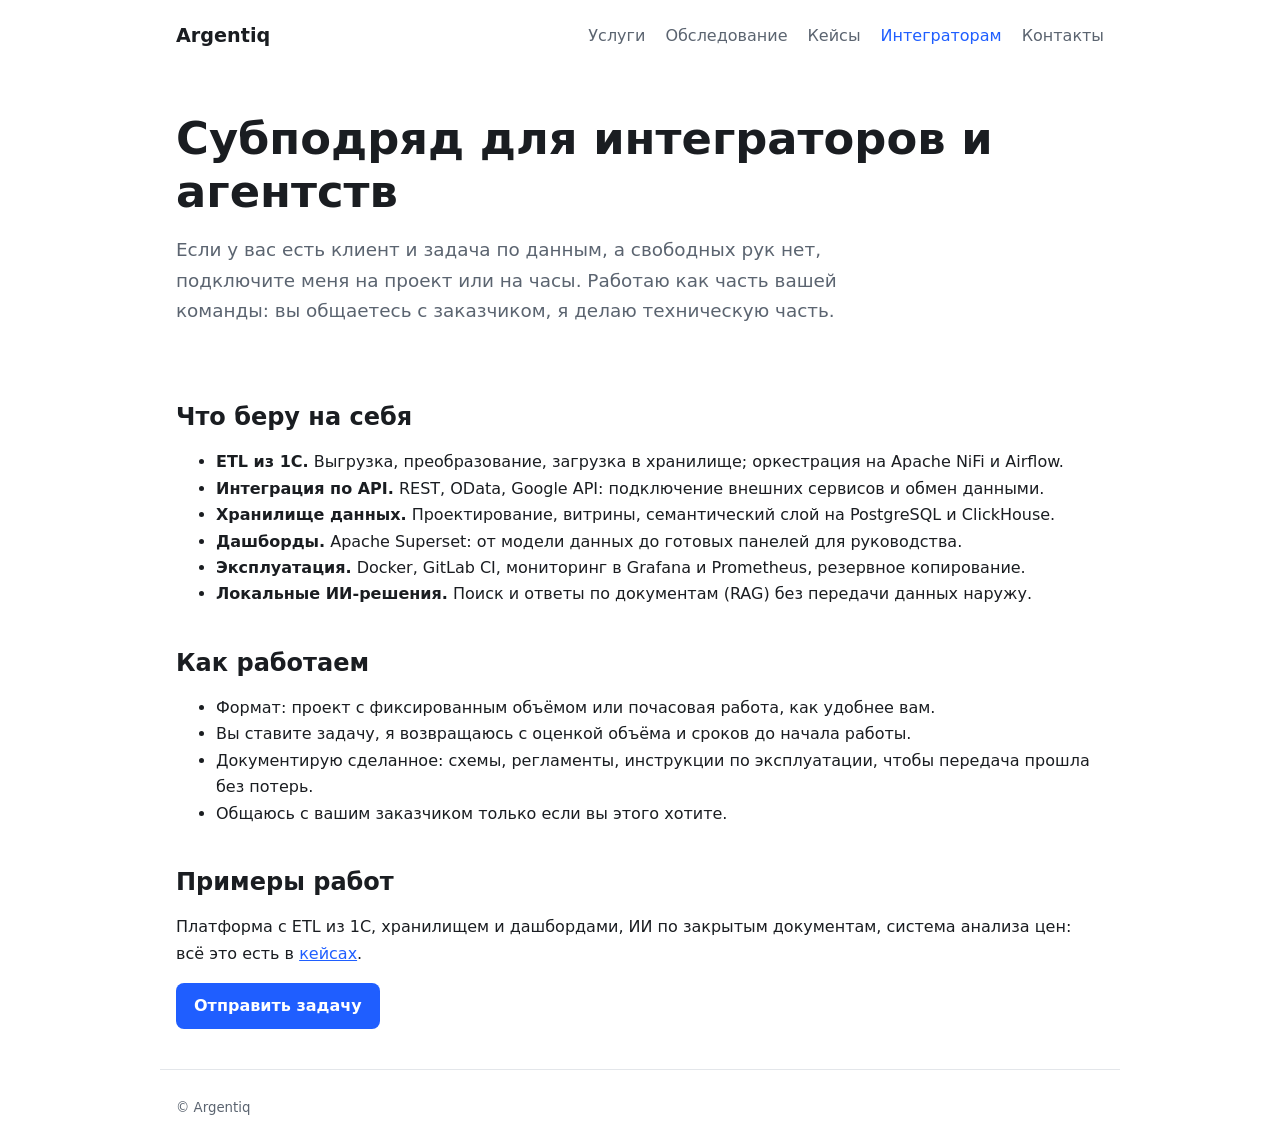
==== integratoram/index.html @ b0571548 "Контент сайта: услуги, обследование, кейсы, для интеграторов, SEO Страницы /uslugi/, /obsledovanie/," ====
<!doctype html>
<html lang="ru">
<head>
  <meta charset="utf-8">
  <meta name="viewport" content="width=device-width, initial-scale=1">
  <title>Субподряд для интеграторов: ETL из 1С, API, хранилище данных</title>
  <meta name="description" content="Исполнитель на субподряд для интеграторов и агентств: ETL из 1С, интеграция по API и OData, хранилище данных, дашборды Superset, локальные ИИ-решения.">
  <link rel="canonical" href="https://argentiq.ru/integratoram/">
  <meta property="og:type" content="website">
  <meta property="og:locale" content="ru_RU">
  <meta property="og:title" content="Субподряд для интеграторов: ETL из 1С, API, хранилище данных">
  <meta property="og:url" content="https://argentiq.ru/integratoram/">
  <link rel="stylesheet" href="/style.css">
</head>
<body>
  <header class="wrap">
    <a class="logo" href="/">Argentiq</a>
    <nav>
      <a href="/uslugi/">Услуги</a>
      <a href="/obsledovanie/">Обследование</a>
      <a href="/keysy/">Кейсы</a>
      <a href="/integratoram/" aria-current="page">Интеграторам</a>
      <a href="/#contacts">Контакты</a>
    </nav>
  </header>

  <main class="wrap">
    <section class="hero">
      <h1>Субподряд для интеграторов и агентств</h1>
      <p>Если у вас есть клиент и задача по данным, а свободных рук нет, подключите меня на проект или на часы. Работаю как часть вашей команды: вы общаетесь с заказчиком, я делаю техническую часть.</p>
    </section>

    <section>
      <h2>Что беру на себя</h2>
      <ul>
        <li><strong>ETL из 1С.</strong> Выгрузка, преобразование, загрузка в хранилище; оркестрация на Apache NiFi и Airflow.</li>
        <li><strong>Интеграция по API.</strong> REST, OData, Google API: подключение внешних сервисов и обмен данными.</li>
        <li><strong>Хранилище данных.</strong> Проектирование, витрины, семантический слой на PostgreSQL и ClickHouse.</li>
        <li><strong>Дашборды.</strong> Apache Superset: от модели данных до готовых панелей для руководства.</li>
        <li><strong>Эксплуатация.</strong> Docker, GitLab CI, мониторинг в Grafana и Prometheus, резервное копирование.</li>
        <li><strong>Локальные ИИ-решения.</strong> Поиск и ответы по документам (RAG) без передачи данных наружу.</li>
      </ul>
    </section>

    <section>
      <h2>Как работаем</h2>
      <ul>
        <li>Формат: проект с фиксированным объёмом или почасовая работа, как удобнее вам.</li>
        <li>Вы ставите задачу, я возвращаюсь с оценкой объёма и сроков до начала работы.</li>
        <li>Документирую сделанное: схемы, регламенты, инструкции по эксплуатации, чтобы передача прошла без потерь.</li>
        <li>Общаюсь с вашим заказчиком только если вы этого хотите.</li>
      </ul>
    </section>

    <section>
      <h2>Примеры работ</h2>
      <p>Платформа с ETL из 1С, хранилищем и дашбордами, ИИ по закрытым документам, система анализа цен: всё это есть в <a href="/keysy/">кейсах</a>.</p>
      <p><a class="btn" href="/#contacts">Отправить задачу</a></p>
    </section>
  </main>

  <footer class="wrap">
    <small>&copy; Argentiq</small>
  </footer>
</body>
</html>
---- style.css ----
:root {
  --bg: #fff;
  --fg: #1a1d21;
  --muted: #5b6470;
  --accent: #1f5eff;
  --border: #e3e6ea;
  --card: #f7f8fa;
}

@media (prefers-color-scheme: dark) {
  :root {
    --bg: #111418;
    --fg: #e8eaed;
    --muted: #9aa3ad;
    --accent: #6c98ff;
    --border: #2a3038;
    --card: #181c22;
  }
}

* { box-sizing: border-box; }

body {
  margin: 0;
  background: var(--bg);
  color: var(--fg);
  font: 16px/1.65 system-ui, -apple-system, "Segoe UI", Roboto, sans-serif;
}

.wrap {
  max-width: 960px;
  margin: 0 auto;
  padding: 0 16px;
}

header.wrap {
  display: flex;
  flex-wrap: wrap;
  justify-content: space-between;
  align-items: center;
  gap: 8px 20px;
  padding-top: 20px;
  padding-bottom: 20px;
}

.logo { font-weight: 700; font-size: 1.2rem; color: var(--fg); text-decoration: none; }
nav { display: flex; flex-wrap: wrap; gap: 4px 20px; }
nav a { color: var(--muted); text-decoration: none; }
nav a:hover, nav a[aria-current="page"] { color: var(--accent); }

.hero { padding: 40px 0 24px; }
.hero h1 { font-size: clamp(1.8rem, 5vw, 2.8rem); line-height: 1.2; margin: 0 0 16px; }
.hero p { color: var(--muted); font-size: 1.15rem; margin: 0 0 12px; max-width: 40em; }

h1 { line-height: 1.25; }
h2 { font-size: 1.5rem; margin: 40px 0 16px; line-height: 1.3; }
h3 { font-size: 1.15rem; margin: 0 0 8px; }
.lead { color: var(--muted); font-size: 1.1rem; max-width: 42em; }

.grid {
  display: grid;
  grid-template-columns: repeat(auto-fit, minmax(220px, 1fr));
  gap: 16px;
}

.card {
  display: flex;
  flex-direction: column;
  gap: 8px;
  padding: 20px;
  background: var(--card);
  border: 1px solid var(--border);
  border-radius: 10px;
  color: inherit;
  text-decoration: none;
}
a.card:hover { border-color: var(--accent); }
.card h3 { margin: 0; }
.card p { margin: 0; color: var(--muted); flex: 1; }
.card .more { color: var(--accent); font-weight: 600; }

a { color: var(--accent); }

.btn {
  display: inline-block;
  padding: 10px 18px;
  background: var(--accent);
  color: #fff;
  border-radius: 8px;
  text-decoration: none;
  font-weight: 600;
}
.btn:hover { opacity: .9; }

.case {
  padding: 24px 0;
  border-top: 1px solid var(--border);
}
.case:first-of-type { border-top: 0; }
.case h2 { margin-top: 0; }
.case dt { font-weight: 700; margin-top: 14px; }
.case dd { margin: 4px 0 0; }
.tags { display: flex; flex-wrap: wrap; gap: 6px; padding: 0; margin: 14px 0 0; list-style: none; }
.tags li { padding: 2px 10px; background: var(--card); border: 1px solid var(--border); border-radius: 999px; font-size: .85rem; color: var(--muted); }
.status { display: inline-block; padding: 2px 10px; border-radius: 999px; font-size: .8rem; background: var(--card); border: 1px solid var(--border); color: var(--muted); }

.steps { padding-left: 20px; }
.steps li { margin-bottom: 10px; }

.note { padding: 14px 18px; background: var(--card); border-left: 3px solid var(--accent); border-radius: 6px; }

.contacts { padding-bottom: 40px; }
.contacts ul { padding-left: 20px; }

footer.wrap { margin-top: 40px; padding-top: 24px; padding-bottom: 24px; border-top: 1px solid var(--border); color: var(--muted); }
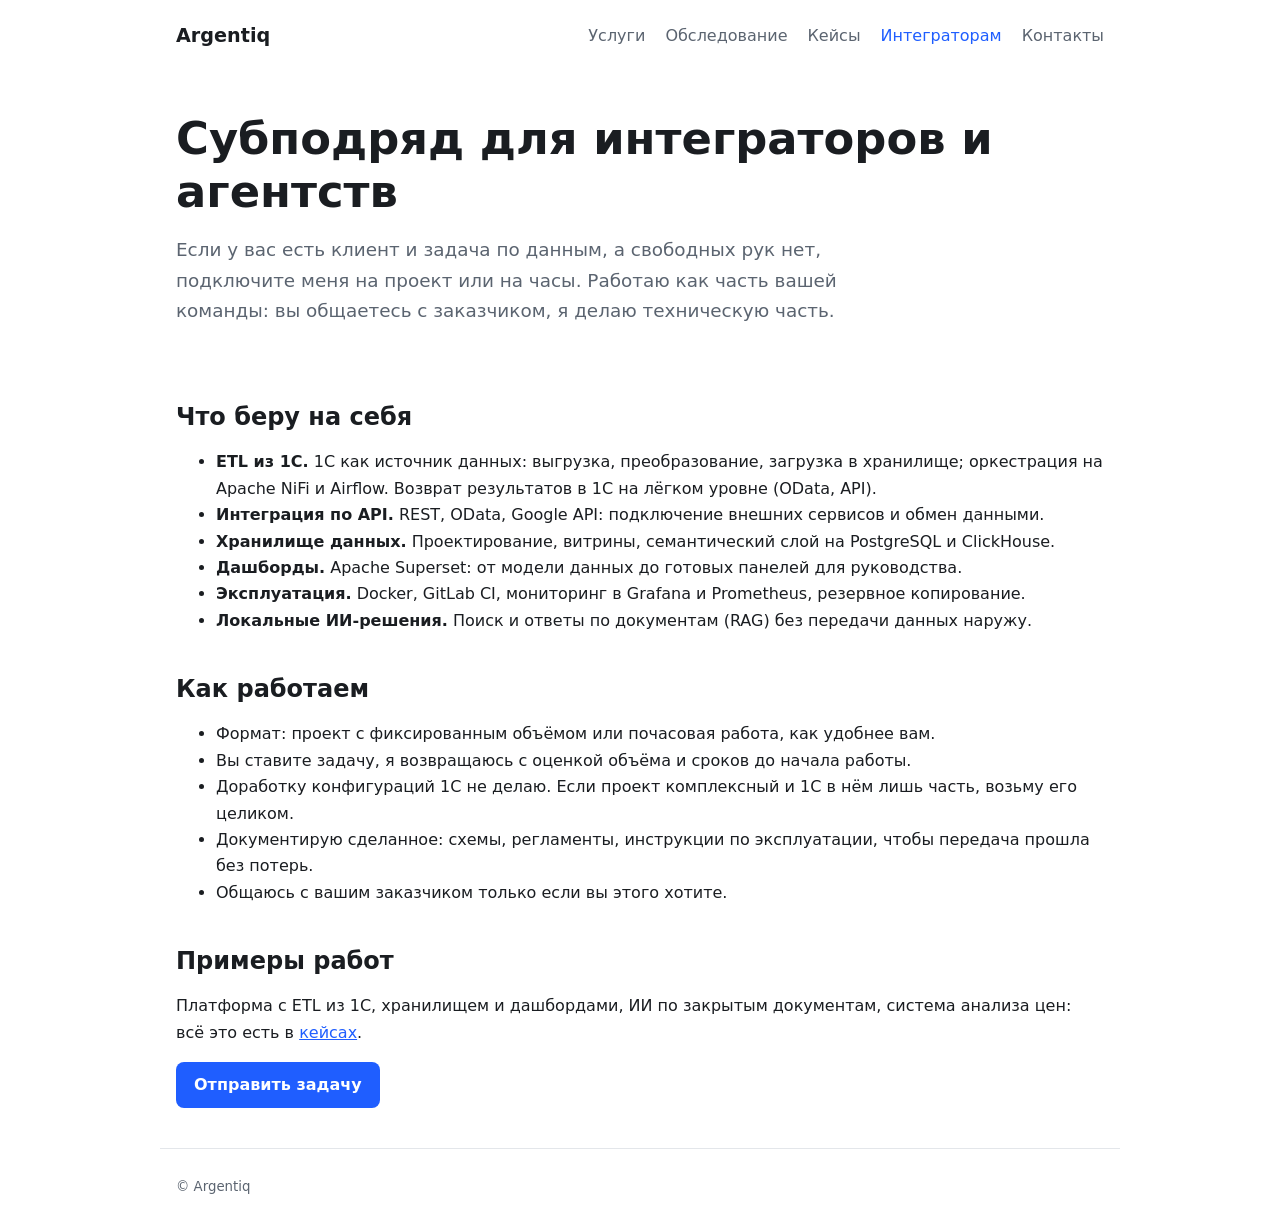
==== commit 24db2974: "1С как источник данных: уточнено позиционирование, без доработки конфигураций Co-Authored-By: Claude" ====
--- a/integratoram/index.html
+++ b/integratoram/index.html
@@ -33,7 +33,7 @@
     <section>
       <h2>Что беру на себя</h2>
       <ul>
-        <li><strong>ETL из 1С.</strong> Выгрузка, преобразование, загрузка в хранилище; оркестрация на Apache NiFi и Airflow.</li>
+        <li><strong>ETL из 1С.</strong> 1С как источник данных: выгрузка, преобразование, загрузка в хранилище; оркестрация на Apache NiFi и Airflow. Возврат результатов в 1С на лёгком уровне (OData, API).</li>
         <li><strong>Интеграция по API.</strong> REST, OData, Google API: подключение внешних сервисов и обмен данными.</li>
         <li><strong>Хранилище данных.</strong> Проектирование, витрины, семантический слой на PostgreSQL и ClickHouse.</li>
         <li><strong>Дашборды.</strong> Apache Superset: от модели данных до готовых панелей для руководства.</li>
@@ -47,6 +47,7 @@
       <ul>
         <li>Формат: проект с фиксированным объёмом или почасовая работа, как удобнее вам.</li>
         <li>Вы ставите задачу, я возвращаюсь с оценкой объёма и сроков до начала работы.</li>
+        <li>Доработку конфигураций 1С не делаю. Если проект комплексный и 1С в нём лишь часть, возьму его целиком.</li>
         <li>Документирую сделанное: схемы, регламенты, инструкции по эксплуатации, чтобы передача прошла без потерь.</li>
         <li>Общаюсь с вашим заказчиком только если вы этого хотите.</li>
       </ul>
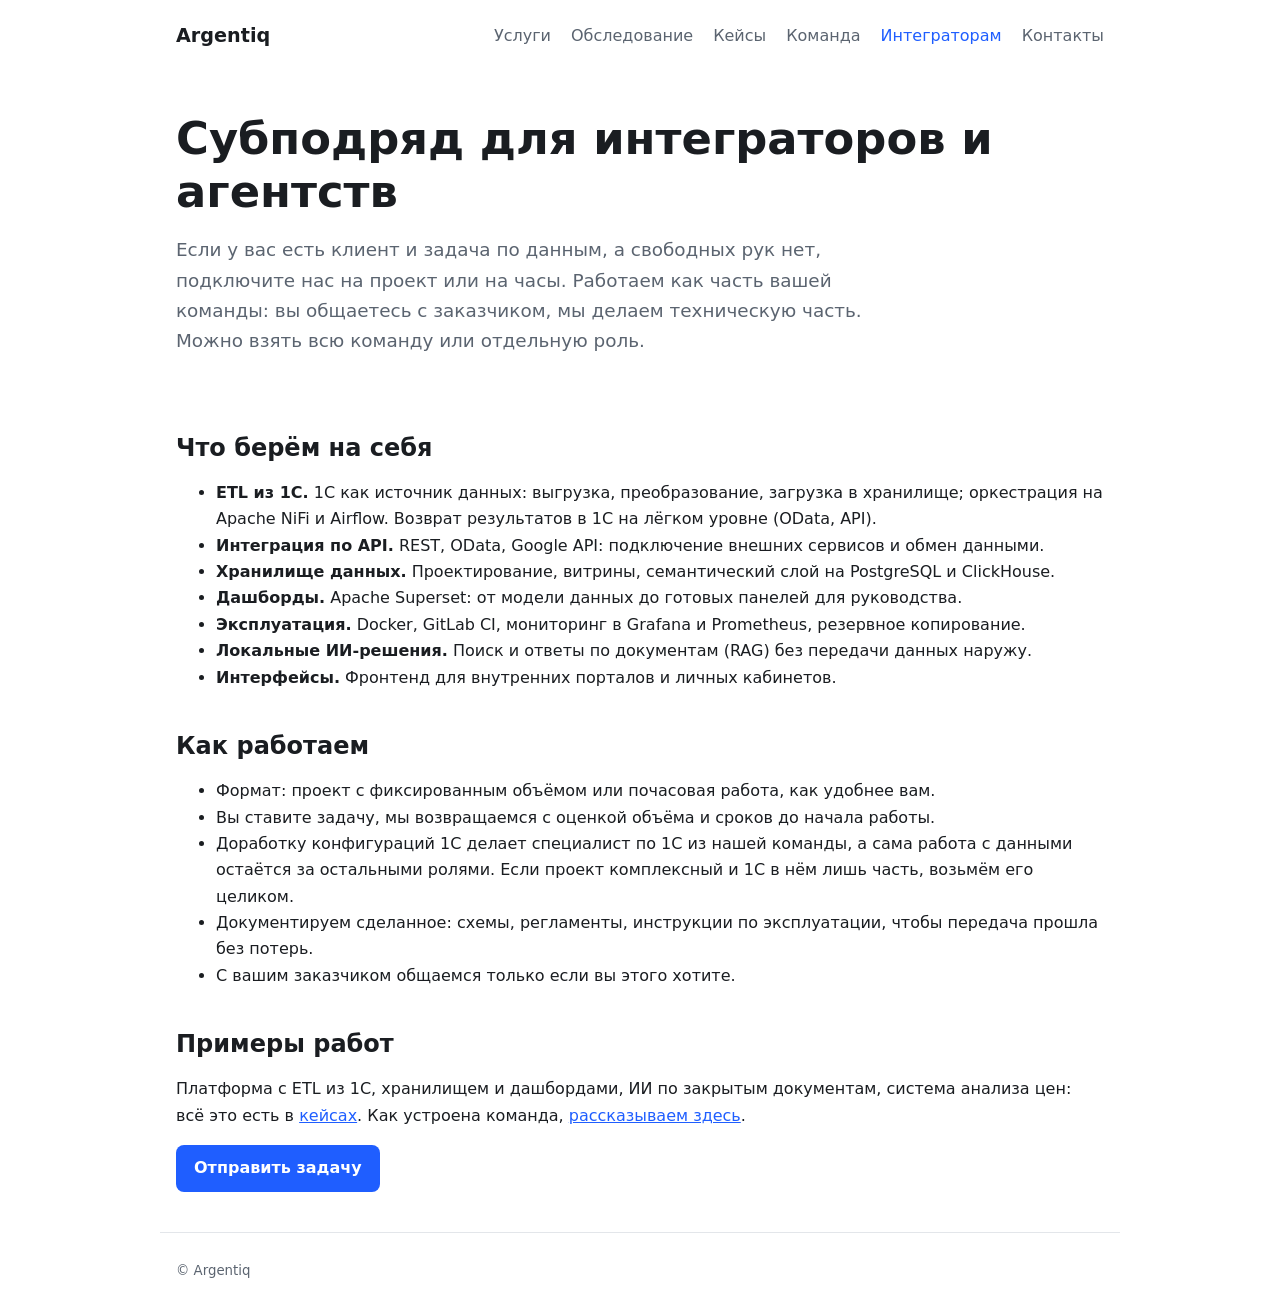
==== commit 65bff8ed: "Сайт студии: голос «мы», страница «Команда», роли без имён Договор с ИП, резюме руководителя студии " ====
--- a/integratoram/index.html
+++ b/integratoram/index.html
@@ -4,7 +4,7 @@
   <meta charset="utf-8">
   <meta name="viewport" content="width=device-width, initial-scale=1">
   <title>Субподряд для интеграторов: ETL из 1С, API, хранилище данных</title>
-  <meta name="description" content="Исполнитель на субподряд для интеграторов и агентств: ETL из 1С, интеграция по API и OData, хранилище данных, дашборды Superset, локальные ИИ-решения.">
+  <meta name="description" content="Команда или отдельный специалист на субподряд для интеграторов и агентств: ETL из 1С, API и OData, хранилище данных, дашборды Superset, локальные ИИ-решения.">
   <link rel="canonical" href="https://argentiq.ru/integratoram/">
   <meta property="og:type" content="website">
   <meta property="og:locale" content="ru_RU">
@@ -19,6 +19,7 @@
       <a href="/uslugi/">Услуги</a>
       <a href="/obsledovanie/">Обследование</a>
       <a href="/keysy/">Кейсы</a>
+      <a href="/komanda/">Команда</a>
       <a href="/integratoram/" aria-current="page">Интеграторам</a>
       <a href="/#contacts">Контакты</a>
     </nav>
@@ -27,11 +28,11 @@
   <main class="wrap">
     <section class="hero">
       <h1>Субподряд для интеграторов и агентств</h1>
-      <p>Если у вас есть клиент и задача по данным, а свободных рук нет, подключите меня на проект или на часы. Работаю как часть вашей команды: вы общаетесь с заказчиком, я делаю техническую часть.</p>
+      <p>Если у вас есть клиент и задача по данным, а свободных рук нет, подключите нас на проект или на часы. Работаем как часть вашей команды: вы общаетесь с заказчиком, мы делаем техническую часть. Можно взять всю команду или отдельную роль.</p>
     </section>
 
     <section>
-      <h2>Что беру на себя</h2>
+      <h2>Что берём на себя</h2>
       <ul>
         <li><strong>ETL из 1С.</strong> 1С как источник данных: выгрузка, преобразование, загрузка в хранилище; оркестрация на Apache NiFi и Airflow. Возврат результатов в 1С на лёгком уровне (OData, API).</li>
         <li><strong>Интеграция по API.</strong> REST, OData, Google API: подключение внешних сервисов и обмен данными.</li>
@@ -39,6 +40,7 @@
         <li><strong>Дашборды.</strong> Apache Superset: от модели данных до готовых панелей для руководства.</li>
         <li><strong>Эксплуатация.</strong> Docker, GitLab CI, мониторинг в Grafana и Prometheus, резервное копирование.</li>
         <li><strong>Локальные ИИ-решения.</strong> Поиск и ответы по документам (RAG) без передачи данных наружу.</li>
+        <li><strong>Интерфейсы.</strong> Фронтенд для внутренних порталов и личных кабинетов.</li>
       </ul>
     </section>
 
@@ -46,16 +48,16 @@
       <h2>Как работаем</h2>
       <ul>
         <li>Формат: проект с фиксированным объёмом или почасовая работа, как удобнее вам.</li>
-        <li>Вы ставите задачу, я возвращаюсь с оценкой объёма и сроков до начала работы.</li>
-        <li>Доработку конфигураций 1С не делаю. Если проект комплексный и 1С в нём лишь часть, возьму его целиком.</li>
-        <li>Документирую сделанное: схемы, регламенты, инструкции по эксплуатации, чтобы передача прошла без потерь.</li>
-        <li>Общаюсь с вашим заказчиком только если вы этого хотите.</li>
+        <li>Вы ставите задачу, мы возвращаемся с оценкой объёма и сроков до начала работы.</li>
+        <li>Доработку конфигураций 1С делает специалист по 1С из нашей команды, а сама работа с данными остаётся за остальными ролями. Если проект комплексный и 1С в нём лишь часть, возьмём его целиком.</li>
+        <li>Документируем сделанное: схемы, регламенты, инструкции по эксплуатации, чтобы передача прошла без потерь.</li>
+        <li>С вашим заказчиком общаемся только если вы этого хотите.</li>
       </ul>
     </section>
 
     <section>
       <h2>Примеры работ</h2>
-      <p>Платформа с ETL из 1С, хранилищем и дашбордами, ИИ по закрытым документам, система анализа цен: всё это есть в <a href="/keysy/">кейсах</a>.</p>
+      <p>Платформа с ETL из 1С, хранилищем и дашбордами, ИИ по закрытым документам, система анализа цен: всё это есть в <a href="/keysy/">кейсах</a>. Как устроена команда, <a href="/komanda/">рассказываем здесь</a>.</p>
       <p><a class="btn" href="/#contacts">Отправить задачу</a></p>
     </section>
   </main>
